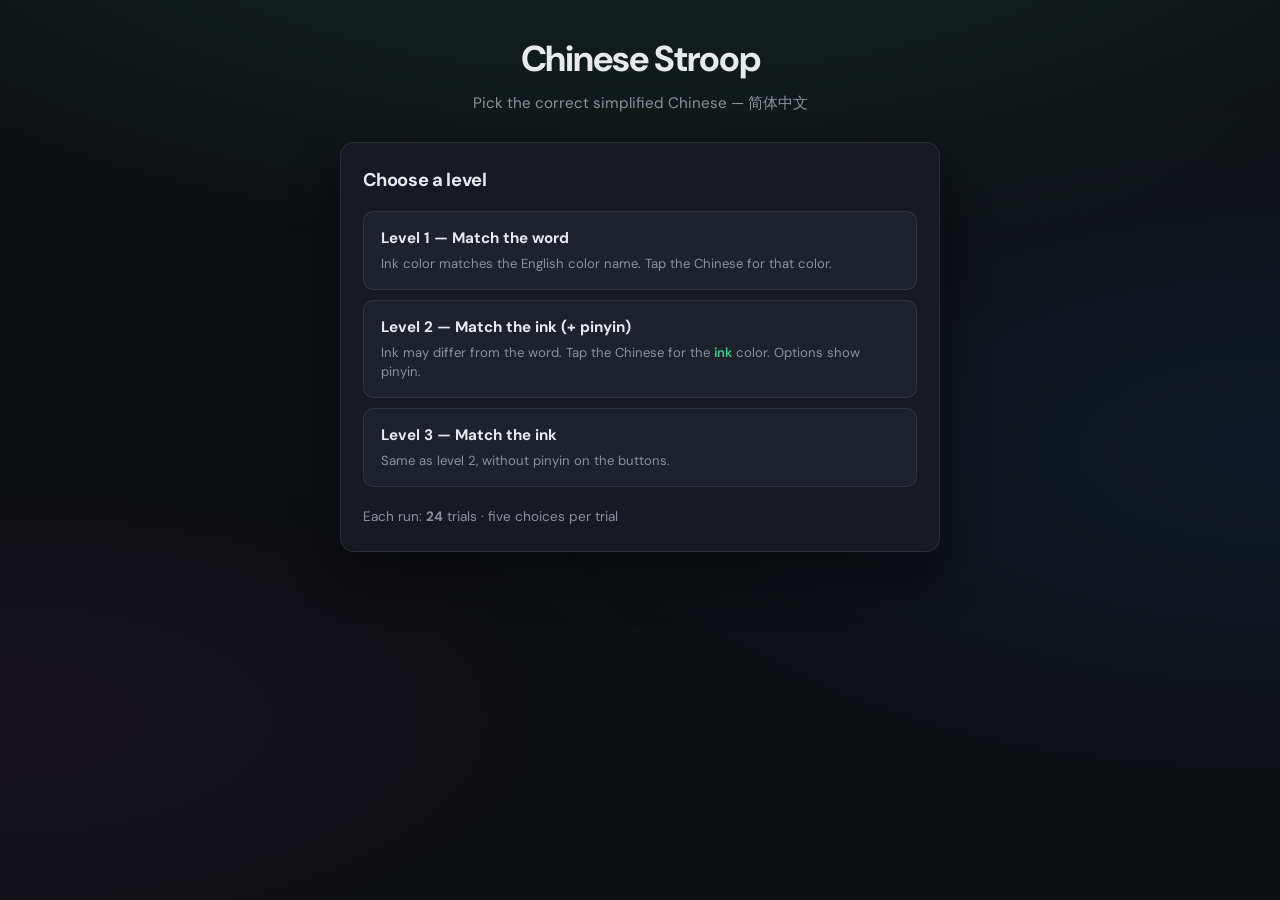
==== index.html @ bdc6c002 "vibe code one shot" ====
<!DOCTYPE html>
<html lang="en">
  <head>
    <meta charset="utf-8" />
    <meta name="viewport" content="width=device-width, initial-scale=1" />
    <title>Chinese Stroop — 中文斯特鲁普</title>
    <link rel="preconnect" href="https://fonts.googleapis.com" />
    <link rel="preconnect" href="https://fonts.gstatic.com" crossorigin />
    <link
      href="https://fonts.googleapis.com/css2?family=DM+Sans:ital,opsz,wght@0,9..40,500;0,9..40,700;1,9..40,500&family=Noto+Sans+SC:wght@400;500;600;700&display=swap"
      rel="stylesheet"
    />
    <link rel="stylesheet" href="./styles.css" />
  </head>
  <body>
    <div class="bg-pattern" aria-hidden="true"></div>
    <main class="shell">
      <header class="top">
        <h1 class="title">Chinese Stroop</h1>
        <p class="subtitle">Pick the correct simplified Chinese — 简体中文</p>
      </header>

      <section id="screen-intro" class="panel card" aria-labelledby="intro-heading">
        <h2 id="intro-heading" class="panel-title">Choose a level</h2>
        <ul class="level-list">
          <li>
            <button type="button" class="level-btn" data-level="1">
              <span class="level-name">Level 1 — Match the word</span>
              <span class="level-desc">Ink color matches the English color name. Tap the Chinese for that color.</span>
            </button>
          </li>
          <li>
            <button type="button" class="level-btn" data-level="2">
              <span class="level-name">Level 2 — Match the ink (+ pinyin)</span>
              <span class="level-desc">Ink may differ from the word. Tap the Chinese for the <strong>ink</strong> color. Options show pinyin.</span>
            </button>
          </li>
          <li>
            <button type="button" class="level-btn" data-level="3">
              <span class="level-name">Level 3 — Match the ink</span>
              <span class="level-desc">Same as level 2, without pinyin on the buttons.</span>
            </button>
          </li>
        </ul>
        <p class="meta">Each run: <strong id="trial-count-label">24</strong> trials · five choices per trial</p>
      </section>

      <section id="screen-trial" class="panel card hidden" aria-live="polite">
        <div class="trial-bar">
          <span id="trial-level-badge" class="badge"></span>
          <span id="trial-progress" class="progress"></span>
        </div>
        <p class="cue-label">Stimulus</p>
        <div class="stimulus-wrap">
          <p id="stimulus-word" class="stimulus-word" lang="en"></p>
        </div>
        <div id="options" class="options" role="group" aria-label="Answer choices"></div>
        <p id="feedback" class="feedback hidden" aria-live="assertive"></p>
      </section>

      <section id="screen-summary" class="panel card hidden" aria-labelledby="summary-heading">
        <h2 id="summary-heading" class="panel-title">Session summary</h2>
        <dl class="stats">
          <div>
            <dt>Level</dt>
            <dd id="sum-level"></dd>
          </div>
          <div>
            <dt>Correct</dt>
            <dd id="sum-correct"></dd>
          </div>
          <div>
            <dt>Mean RT (correct)</dt>
            <dd id="sum-rt"></dd>
          </div>
        </dl>
        <p id="sum-lifetime" class="lifetime muted"></p>
        <div class="actions">
          <button type="button" class="btn primary" id="btn-again-same">Same level again</button>
          <button type="button" class="btn ghost" id="btn-again-menu">Level menu</button>
        </div>
      </section>
    </main>
    <script src="./app.js" defer></script>
  </body>
</html>
---- styles.css ----
:root {
  --bg-deep: #0f1114;
  --bg-card: #171a20;
  --bg-elevated: #1e222b;
  --border: rgba(255, 255, 255, 0.08);
  --text: #e8eaef;
  --text-muted: #8b929e;
  --accent: #3ecf8e;
  --accent-dim: rgba(62, 207, 142, 0.15);
  --danger: #f07178;
  --stimulus-panel: #252730;
  --font-latin: "DM Sans", system-ui, sans-serif;
  --font-sc: "Noto Sans SC", "PingFang SC", "Microsoft YaHei", sans-serif;
  --radius: 14px;
  --shadow: 0 24px 48px rgba(0, 0, 0, 0.45);
}

*,
*::before,
*::after {
  box-sizing: border-box;
}

html {
  font-size: 16px;
  -webkit-font-smoothing: antialiased;
}

body {
  margin: 0;
  min-height: 100dvh;
  font-family: var(--font-latin);
  color: var(--text);
  background: var(--bg-deep);
  line-height: 1.5;
}

.bg-pattern {
  position: fixed;
  inset: 0;
  z-index: 0;
  pointer-events: none;
  background:
    radial-gradient(ellipse 80% 50% at 50% -20%, rgba(62, 207, 142, 0.12), transparent),
    radial-gradient(ellipse 60% 40% at 100% 50%, rgba(30, 136, 229, 0.08), transparent),
    radial-gradient(ellipse 50% 30% at 0% 80%, rgba(142, 36, 170, 0.06), transparent);
}

.shell {
  position: relative;
  z-index: 1;
  max-width: 40rem;
  margin: 0 auto;
  padding: 2rem 1.25rem 3rem;
}

.top {
  text-align: center;
  margin-bottom: 1.75rem;
}

.title {
  font-family: var(--font-latin);
  font-weight: 700;
  font-size: clamp(1.75rem, 5vw, 2.25rem);
  letter-spacing: -0.03em;
  margin: 0 0 0.35rem;
}

.subtitle {
  margin: 0;
  color: var(--text-muted);
  font-size: 0.95rem;
}

.panel {
  animation: rise 0.55s cubic-bezier(0.22, 1, 0.36, 1) both;
}

@keyframes rise {
  from {
    opacity: 0;
    transform: translateY(12px);
  }
  to {
    opacity: 1;
    transform: translateY(0);
  }
}

.card {
  background: var(--bg-card);
  border: 1px solid var(--border);
  border-radius: var(--radius);
  padding: 1.5rem 1.35rem;
  box-shadow: var(--shadow);
}

.panel-title {
  font-size: 1.15rem;
  font-weight: 700;
  margin: 0 0 1rem;
  letter-spacing: -0.02em;
}

.hidden {
  display: none !important;
}

.level-list {
  list-style: none;
  margin: 0;
  padding: 0;
  display: flex;
  flex-direction: column;
  gap: 0.65rem;
}

.level-btn {
  width: 100%;
  text-align: left;
  padding: 1rem 1.1rem;
  border-radius: 10px;
  border: 1px solid var(--border);
  background: var(--bg-elevated);
  color: var(--text);
  cursor: pointer;
  font-family: inherit;
  transition: border-color 0.2s, background 0.2s, transform 0.15s;
}

.level-btn:hover {
  border-color: rgba(62, 207, 142, 0.35);
  background: var(--accent-dim);
}

.level-btn:active {
  transform: scale(0.99);
}

.level-btn:focus-visible {
  outline: 2px solid var(--accent);
  outline-offset: 2px;
}

.level-name {
  display: block;
  font-weight: 700;
  font-size: 0.95rem;
  margin-bottom: 0.35rem;
}

.level-desc {
  display: block;
  font-size: 0.82rem;
  color: var(--text-muted);
  line-height: 1.45;
}

.level-desc strong {
  color: var(--accent);
  font-weight: 600;
}

.meta {
  margin: 1.25rem 0 0;
  font-size: 0.85rem;
  color: var(--text-muted);
}

.trial-bar {
  display: flex;
  justify-content: space-between;
  align-items: center;
  margin-bottom: 1rem;
  flex-wrap: wrap;
  gap: 0.5rem;
}

.badge {
  font-size: 0.72rem;
  font-weight: 700;
  text-transform: uppercase;
  letter-spacing: 0.06em;
  padding: 0.35rem 0.65rem;
  border-radius: 6px;
  background: var(--accent-dim);
  color: var(--accent);
}

.progress {
  font-size: 0.85rem;
  color: var(--text-muted);
  font-variant-numeric: tabular-nums;
}

.cue-label {
  margin: 0 0 0.75rem;
  font-size: 0.8rem;
  color: var(--text-muted);
  text-transform: uppercase;
  letter-spacing: 0.04em;
}

.stimulus-wrap {
  background: var(--stimulus-panel);
  border-radius: 12px;
  padding: 1.75rem 1.25rem;
  margin-bottom: 1.25rem;
  border: 1px solid var(--border);
  min-height: 5.5rem;
  display: flex;
  align-items: center;
  justify-content: center;
}

.stimulus-word {
  margin: 0;
  font-family: var(--font-latin);
  font-weight: 700;
  font-size: clamp(2.5rem, 12vw, 3.75rem);
  letter-spacing: -0.04em;
  line-height: 1;
  text-shadow: 0 0 1px rgba(0, 0, 0, 0.4), 0 2px 12px rgba(0, 0, 0, 0.35);
}

.options {
  display: flex;
  flex-direction: column;
  gap: 0.55rem;
}

.option-btn {
  font-family: var(--font-sc);
  font-size: 1.15rem;
  font-weight: 600;
  padding: 0.9rem 1rem;
  border-radius: 10px;
  border: 1px solid var(--border);
  background: var(--bg-elevated);
  color: var(--text);
  cursor: pointer;
  text-align: center;
  transition: border-color 0.2s, background 0.2s, transform 0.12s;
}

.option-btn:hover:not(:disabled) {
  border-color: rgba(255, 255, 255, 0.18);
}

.option-btn:active:not(:disabled) {
  transform: scale(0.99);
}

.option-btn:focus-visible {
  outline: 2px solid var(--accent);
  outline-offset: 2px;
}

.option-btn:disabled {
  opacity: 0.55;
  cursor: default;
}

.option-btn.wrong-pick {
  border-color: var(--danger);
  background: rgba(240, 113, 120, 0.12);
}

.option-btn.correct-reveal {
  border-color: var(--accent);
  background: var(--accent-dim);
}

.option-pinyin {
  display: block;
  font-family: var(--font-latin);
  font-size: 0.75rem;
  font-weight: 500;
  color: var(--text-muted);
  margin-top: 0.25rem;
  letter-spacing: 0.02em;
}

.feedback {
  margin: 1rem 0 0;
  font-size: 0.95rem;
  font-weight: 600;
  text-align: center;
  min-height: 1.5em;
}

.feedback.ok {
  color: var(--accent);
}

.feedback.bad {
  color: var(--danger);
}

.stats {
  display: grid;
  gap: 1rem;
  margin: 0 0 1.25rem;
}

.stats div {
  display: grid;
  gap: 0.2rem;
}

.stats dt {
  font-size: 0.75rem;
  text-transform: uppercase;
  letter-spacing: 0.05em;
  color: var(--text-muted);
  margin: 0;
}

.stats dd {
  margin: 0;
  font-size: 1.35rem;
  font-weight: 700;
  font-variant-numeric: tabular-nums;
}

.muted {
  color: var(--text-muted);
  font-size: 0.88rem;
  line-height: 1.5;
}

.lifetime {
  margin: 0 0 1.25rem;
}

.actions {
  display: flex;
  flex-direction: column;
  gap: 0.6rem;
}

.btn {
  font-family: inherit;
  font-size: 0.95rem;
  font-weight: 600;
  padding: 0.85rem 1.2rem;
  border-radius: 10px;
  border: none;
  cursor: pointer;
  transition: transform 0.12s, filter 0.2s;
}

.btn:active {
  transform: scale(0.99);
}

.btn:focus-visible {
  outline: 2px solid var(--accent);
  outline-offset: 2px;
}

.btn.primary {
  background: var(--accent);
  color: #0a0c0e;
}

.btn.primary:hover {
  filter: brightness(1.06);
}

.btn.ghost {
  background: transparent;
  color: var(--text-muted);
  border: 1px solid var(--border);
}

.btn.ghost:hover {
  color: var(--text);
  border-color: rgba(255, 255, 255, 0.2);
}

@media (min-width: 480px) {
  .options {
    display: grid;
    grid-template-columns: 1fr 1fr;
  }
}
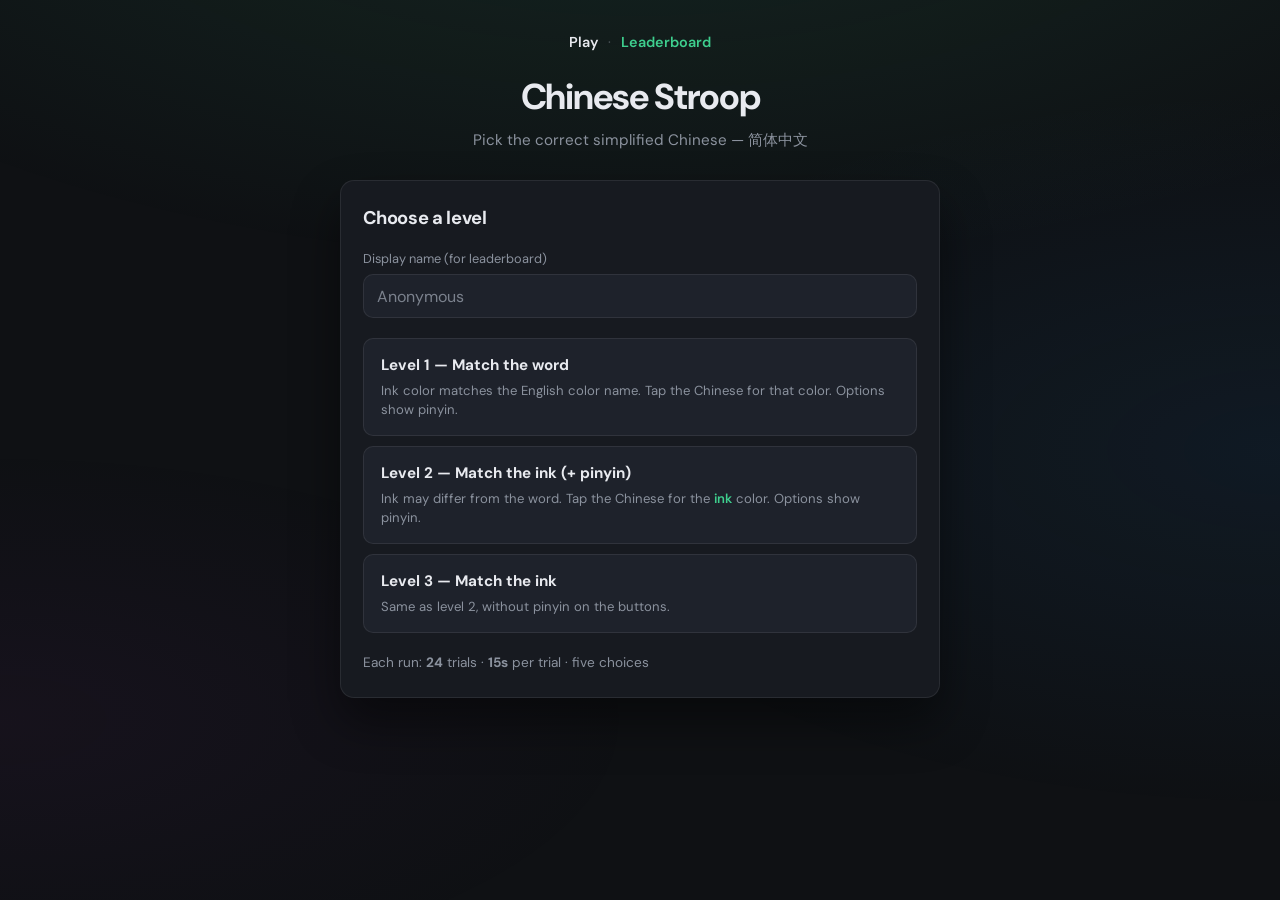
==== commit b67789bc: "leaderboard" ====
--- a/index.html
+++ b/index.html
@@ -15,6 +15,11 @@
   <body>
     <div class="bg-pattern" aria-hidden="true"></div>
     <main class="shell">
+      <nav class="site-nav" aria-label="Site">
+        <span class="site-nav__here">Play</span>
+        <span class="site-nav__sep" aria-hidden="true">·</span>
+        <a class="site-nav__link" href="./leaderboard.html">Leaderboard</a>
+      </nav>
       <header class="top">
         <h1 class="title">Chinese Stroop</h1>
         <p class="subtitle">Pick the correct simplified Chinese — 简体中文</p>
@@ -22,11 +27,23 @@
 
       <section id="screen-intro" class="panel card" aria-labelledby="intro-heading">
         <h2 id="intro-heading" class="panel-title">Choose a level</h2>
+        <div class="name-field">
+          <label class="name-field__label" for="player-name">Display name (for leaderboard)</label>
+          <input
+            class="name-field__input"
+            type="text"
+            id="player-name"
+            name="player-name"
+            maxlength="40"
+            placeholder="Anonymous"
+            autocomplete="nickname"
+          />
+        </div>
         <ul class="level-list">
           <li>
             <button type="button" class="level-btn" data-level="1">
               <span class="level-name">Level 1 — Match the word</span>
-              <span class="level-desc">Ink color matches the English color name. Tap the Chinese for that color.</span>
+              <span class="level-desc">Ink color matches the English color name. Tap the Chinese for that color. Options show pinyin.</span>
             </button>
           </li>
           <li>
@@ -42,17 +59,23 @@
             </button>
           </li>
         </ul>
-        <p class="meta">Each run: <strong id="trial-count-label">24</strong> trials · five choices per trial</p>
+        <p class="meta">
+          Each run: <strong id="trial-count-label">24</strong> trials · <strong>15s</strong> per trial · five choices
+        </p>
       </section>
 
       <section id="screen-trial" class="panel card hidden" aria-live="polite">
         <div class="trial-bar">
           <span id="trial-level-badge" class="badge"></span>
           <span id="trial-progress" class="progress"></span>
+          <span id="trial-countdown" class="countdown" aria-live="polite">15.0s</span>
         </div>
         <p class="cue-label">Stimulus</p>
         <div class="stimulus-wrap">
-          <p id="stimulus-word" class="stimulus-word" lang="en"></p>
+          <div class="stimulus-inner">
+            <span id="ink-bar" class="ink-bar" hidden aria-hidden="true"></span>
+            <p id="stimulus-word" class="stimulus-word" lang="en"></p>
+          </div>
         </div>
         <div id="options" class="options" role="group" aria-label="Answer choices"></div>
         <p id="feedback" class="feedback hidden" aria-live="assertive"></p>
@@ -73,6 +96,10 @@
             <dt>Mean RT (correct)</dt>
             <dd id="sum-rt"></dd>
           </div>
+          <div>
+            <dt>Run time</dt>
+            <dd id="sum-time"></dd>
+          </div>
         </dl>
         <p id="sum-lifetime" class="lifetime muted"></p>
         <div class="actions">
@@ -81,6 +108,7 @@
         </div>
       </section>
     </main>
+    <script src="./leaderboard-storage.js"></script>
     <script src="./app.js" defer></script>
   </body>
 </html>
--- a/styles.css
+++ b/styles.css
@@ -214,6 +214,47 @@
   justify-content: center;
 }
 
+.stimulus-inner {
+  display: flex;
+  align-items: center;
+  justify-content: center;
+  gap: 1rem;
+  flex-wrap: wrap;
+}
+
+/* Swatch beside word when ink is gold or silver (vs yellow / white) */
+.ink-bar {
+  flex-shrink: 0;
+  width: 0.85rem;
+  min-height: 2.75rem;
+  align-self: center;
+  border-radius: 6px;
+  border: 1px solid rgba(255, 255, 255, 0.2);
+  box-shadow:
+    0 2px 10px rgba(0, 0, 0, 0.45),
+    inset 0 1px 0 rgba(255, 255, 255, 0.35);
+}
+
+.ink-bar--gold {
+  background: linear-gradient(
+    180deg,
+    #fff8e1 0%,
+    #ffd54f 28%,
+    #c9a227 55%,
+    #6b4a08 100%
+  );
+}
+
+.ink-bar--silver {
+  background: linear-gradient(
+    180deg,
+    #f5f7fa 0%,
+    #b0bec5 40%,
+    #78909c 70%,
+    #37474f 100%
+  );
+}
+
 .stimulus-word {
   margin: 0;
   font-family: var(--font-latin);
@@ -386,3 +427,185 @@
     grid-template-columns: 1fr 1fr;
   }
 }
+
+.site-nav {
+  text-align: center;
+  margin-bottom: 1rem;
+  font-size: 0.9rem;
+  color: var(--text-muted);
+}
+
+.site-nav__link {
+  color: var(--accent);
+  text-decoration: none;
+  font-weight: 600;
+}
+
+.site-nav__link:hover {
+  text-decoration: underline;
+}
+
+.site-nav__link:focus-visible {
+  outline: 2px solid var(--accent);
+  outline-offset: 2px;
+}
+
+.site-nav__sep {
+  margin: 0 0.35rem;
+  opacity: 0.5;
+}
+
+.site-nav__here {
+  font-weight: 600;
+  color: var(--text);
+}
+
+.name-field {
+  margin-bottom: 1.25rem;
+}
+
+.name-field__label {
+  display: block;
+  font-size: 0.8rem;
+  color: var(--text-muted);
+  margin-bottom: 0.4rem;
+}
+
+.name-field__input {
+  width: 100%;
+  padding: 0.65rem 0.85rem;
+  border-radius: 10px;
+  border: 1px solid var(--border);
+  background: var(--bg-elevated);
+  color: var(--text);
+  font-family: inherit;
+  font-size: 1rem;
+}
+
+.name-field__input::placeholder {
+  color: var(--text-muted);
+  opacity: 0.85;
+}
+
+.name-field__input:focus-visible {
+  outline: 2px solid var(--accent);
+  outline-offset: 2px;
+}
+
+.countdown {
+  flex: 1 1 auto;
+  text-align: right;
+  min-width: 4.5rem;
+  font-weight: 700;
+  font-size: 0.95rem;
+  font-variant-numeric: tabular-nums;
+  color: var(--text);
+}
+
+.countdown--urgent {
+  color: var(--danger);
+}
+
+.visually-hidden {
+  position: absolute;
+  width: 1px;
+  height: 1px;
+  padding: 0;
+  margin: -1px;
+  overflow: hidden;
+  clip: rect(0, 0, 0, 0);
+  white-space: nowrap;
+  border: 0;
+}
+
+.lb-card {
+  overflow-x: auto;
+}
+
+.lb-tabs {
+  display: flex;
+  gap: 0.35rem;
+  margin-bottom: 1rem;
+  flex-wrap: wrap;
+}
+
+.lb-tab {
+  flex: 1 1 auto;
+  min-width: 5rem;
+  padding: 0.55rem 0.75rem;
+  border-radius: 8px;
+  border: 1px solid var(--border);
+  background: var(--bg-elevated);
+  color: var(--text-muted);
+  font-family: inherit;
+  font-size: 0.85rem;
+  font-weight: 600;
+  cursor: pointer;
+  transition: border-color 0.2s, color 0.2s, background 0.2s;
+}
+
+.lb-tab:hover {
+  color: var(--text);
+  border-color: rgba(255, 255, 255, 0.15);
+}
+
+.lb-tab:focus-visible {
+  outline: 2px solid var(--accent);
+  outline-offset: 2px;
+}
+
+.lb-tab--active {
+  border-color: rgba(62, 207, 142, 0.45);
+  background: var(--accent-dim);
+  color: var(--accent);
+}
+
+.lb-table {
+  width: 100%;
+  border-collapse: collapse;
+  font-size: 0.88rem;
+}
+
+.lb-table th,
+.lb-table td {
+  padding: 0.55rem 0.5rem;
+  text-align: left;
+  border-bottom: 1px solid var(--border);
+}
+
+.lb-table th {
+  font-size: 0.72rem;
+  text-transform: uppercase;
+  letter-spacing: 0.04em;
+  color: var(--text-muted);
+  font-weight: 700;
+}
+
+.lb-table tbody tr:hover td {
+  background: rgba(255, 255, 255, 0.03);
+}
+
+.lb-rank {
+  width: 2rem;
+  color: var(--text-muted);
+  font-variant-numeric: tabular-nums;
+}
+
+.lb-name {
+  font-weight: 600;
+  max-width: 10rem;
+  overflow: hidden;
+  text-overflow: ellipsis;
+}
+
+.lb-time {
+  font-variant-numeric: tabular-nums;
+  white-space: nowrap;
+}
+
+.lb-empty {
+  text-align: center;
+  color: var(--text-muted);
+  padding: 1.25rem 0.5rem !important;
+  border-bottom: none !important;
+}
